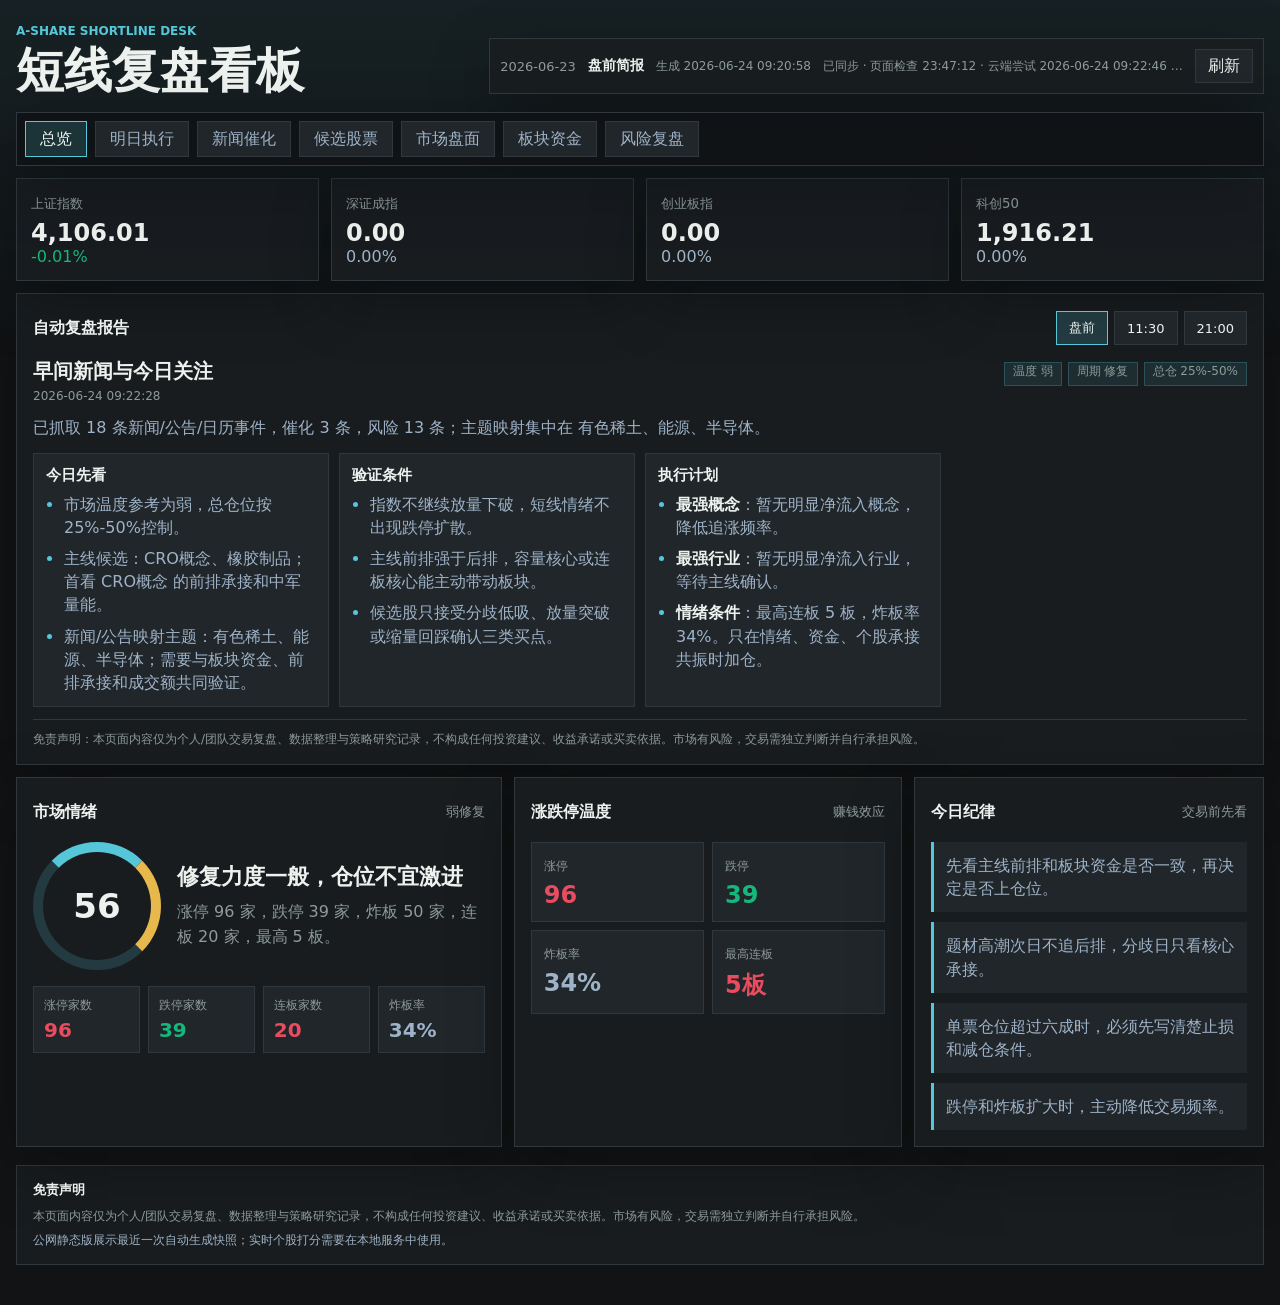
==== dashboard/index.html @ c875c21a "Publish live A-share dashboard with current news" ====
<!doctype html>
<html lang="zh-CN">
  <head>
    <meta charset="UTF-8" />
    <meta name="viewport" content="width=device-width, initial-scale=1.0" />
    <title>A股短线复盘看板</title>
    <link rel="stylesheet" href="./styles.css" />
  </head>
  <body>
    <main class="shell">
      <header class="topbar">
        <div>
          <p class="eyebrow">A-SHARE SHORTLINE DESK</p>
          <h1>短线复盘看板</h1>
        </div>
        <div class="session-card">
          <span id="tradeDate">--</span>
          <strong id="marketPhase">盘后复盘</strong>
          <small id="generatedAt">--</small>
          <small id="refreshStatus">定时复盘 --</small>
          <button id="refreshBtn" type="button" title="重新读取数据">刷新</button>
        </div>
      </header>

      <nav class="sheet-tabs" id="sheetTabs" aria-label="看板分区">
        <button class="active" data-sheet-target="overview" type="button">总览</button>
        <button data-sheet-target="execution" type="button">明日执行</button>
        <button data-sheet-target="news" type="button">新闻催化</button>
        <button data-sheet-target="candidates" type="button">候选股票</button>
        <button data-sheet-target="market" type="button">市场盘面</button>
        <button data-sheet-target="capital" type="button">板块资金</button>
        <button data-sheet-target="risk" type="button">风险复盘</button>
      </nav>

      <section class="ticker-strip" id="indexStrip" aria-label="主要指数" data-sheet="overview"></section>

      <section class="panel report-panel" data-sheet="overview">
        <div class="panel-title">
          <span>自动复盘报告</span>
          <div class="segmented" id="reportTabs" role="tablist" aria-label="报告阶段"></div>
        </div>
        <div id="reportContent" class="report-content"></div>
      </section>

      <section class="summary-grid" data-sheet="overview">
        <article class="panel hero-panel">
          <div class="panel-title">
            <span>市场情绪</span>
            <small id="emotionTag">--</small>
          </div>
          <div class="emotion-meter">
            <div class="meter-ring">
              <span id="emotionScore">--</span>
            </div>
            <div class="emotion-copy">
              <strong id="emotionTitle">等待数据</strong>
              <p id="emotionBrief">读取 daily.json 后自动生成复盘摘要。</p>
            </div>
          </div>
          <div class="heat-bars" id="heatBars"></div>
        </article>

        <article class="panel">
          <div class="panel-title">
            <span>涨跌停温度</span>
            <small>赚钱效应</small>
          </div>
          <div class="stat-grid" id="temperatureStats"></div>
        </article>

        <article class="panel">
          <div class="panel-title">
            <span>今日纪律</span>
            <small>交易前先看</small>
          </div>
          <ul class="discipline-list" id="disciplineList"></ul>
        </article>
      </section>

      <section class="panel execution-panel" data-sheet="execution">
        <div class="panel-title">
          <span>明日执行表</span>
          <small>条件触发，不做幻想单</small>
        </div>
        <div id="executionPlan" class="execution-plan"></div>
      </section>

      <section class="panel news-panel" data-sheet="news">
        <div class="panel-title">
          <span>新闻催化</span>
          <small>快讯/公告/财经日历</small>
        </div>
        <div id="newsBrief" class="news-brief"></div>
      </section>

      <section class="panel calculator-panel" data-sheet="candidates">
        <div class="panel-title">
          <span>个股打分计算器</span>
          <small id="scoreModeHint">本地服务实时计算</small>
        </div>
        <form id="scoreForm" class="score-form">
          <input id="scoreCode" name="code" type="text" inputmode="latin" autocomplete="off" placeholder="输入股票代码，如 300750" />
          <select id="scoreMode" name="mode" aria-label="交易模式">
            <option value="auto">自动识别</option>
            <option value="leader">龙头分歧</option>
            <option value="trend">容量趋势</option>
            <option value="20cm">20cm弹性</option>
          </select>
          <button type="submit">计算</button>
        </form>
        <div id="scoreResult" class="score-result">
          <div class="risk-item">输入代码后输出评分、买点、止损、仓位和风险提示。公网静态版暂不支持实时计算，请用本地服务打开。</div>
        </div>
      </section>

      <section class="panel" data-sheet="candidates">
        <div class="panel-title">
          <span>明日候选股票池</span>
          <small>A池/B池/C池</small>
        </div>
        <div id="candidatePools" class="candidate-pools"></div>
      </section>

      <section class="main-grid" data-sheet="market">
        <article class="panel wide">
          <div class="panel-title">
            <span>涨停票归因</span>
            <div class="segmented" role="tablist" aria-label="涨停筛选">
              <button class="active" data-limit-filter="all" type="button">全部</button>
              <button data-limit-filter="multi" type="button">连板</button>
              <button data-limit-filter="first" type="button">首板</button>
            </div>
          </div>
          <div class="table-wrap">
            <table>
              <thead>
                <tr>
                  <th>股票</th>
                  <th>板数</th>
                  <th>板块/概念</th>
                  <th>封单/成交</th>
                  <th>原因</th>
                </tr>
              </thead>
              <tbody id="limitUpTable"></tbody>
            </table>
          </div>
        </article>

        <aside class="panel">
          <div class="panel-title">
            <span>连板梯队</span>
            <small>高度与断板</small>
          </div>
          <div id="ladderList" class="ladder-list"></div>
        </aside>
      </section>

      <section class="flow-grid" data-sheet="capital">
        <article class="panel">
          <div class="panel-title">
            <span>行业资金</span>
            <small>主力净流入</small>
          </div>
          <div id="industryFlow" class="flow-list"></div>
        </article>
        <article class="panel">
          <div class="panel-title">
            <span>概念资金</span>
            <small>主题热度</small>
          </div>
          <div id="conceptFlow" class="flow-list"></div>
        </article>
        <article class="panel">
          <div class="panel-title">
            <span>风险雷达</span>
            <small>先避坑</small>
          </div>
          <div id="riskRadar" class="risk-list"></div>
        </article>
      </section>

      <section class="flow-grid" data-sheet="capital">
        <article class="panel">
          <div class="panel-title">
            <span>强于大盘</span>
            <small>逆势/超额上涨</small>
          </div>
          <div id="againstUp" class="flow-list"></div>
        </article>
        <article class="panel">
          <div class="panel-title">
            <span>弱于大盘</span>
            <small>逆势/超额下跌</small>
          </div>
          <div id="againstDown" class="flow-list"></div>
        </article>
        <article class="panel">
          <div class="panel-title">
            <span>大盘基准</span>
            <small>板块比较用</small>
          </div>
          <div id="marketBenchmark" class="watch-plan"></div>
        </article>
      </section>

      <section class="main-grid" data-sheet="capital">
        <article class="panel wide">
          <div class="panel-title">
            <span>后续关注</span>
            <small>抗跌/共振/资金强流入</small>
          </div>
          <div id="focusBoards" class="focus-grid"></div>
        </article>
        <aside class="panel">
          <div class="panel-title">
            <span>关注逻辑</span>
            <small>明日候选主线</small>
          </div>
          <div id="focusSummary" class="watch-plan"></div>
        </aside>
      </section>

      <section class="panel" data-sheet="capital">
        <div class="panel-title">
          <span>走势分析图</span>
          <small>历史走势/强弱结构</small>
        </div>
        <div id="trendCharts" class="trend-grid"></div>
      </section>

      <section class="main-grid" data-sheet="risk">
        <article class="panel wide">
          <div class="panel-title">
            <span>跌停与负反馈</span>
            <small>亏钱效应来源</small>
          </div>
          <div class="table-wrap compact">
            <table>
              <thead>
                <tr>
                  <th>股票</th>
                  <th>跌幅</th>
                  <th>板块/概念</th>
                  <th>原因</th>
                </tr>
              </thead>
              <tbody id="limitDownTable"></tbody>
            </table>
          </div>
        </article>
        <aside class="panel">
          <div class="panel-title">
            <span>明日观察</span>
            <small>只做强条件</small>
          </div>
          <div id="watchPlan" class="watch-plan"></div>
        </aside>
      </section>

      <footer class="site-footer">
        <strong>免责声明</strong>
        <p>本页面内容仅为个人/团队交易复盘、数据整理与策略研究记录，不构成任何投资建议、收益承诺或买卖依据。市场有风险，交易需独立判断并自行承担风险。</p>
        <p id="runtimeNotice">公网静态版展示的是最近一次自动生成快照；本地服务版可使用实时刷新和个股打分。</p>
      </footer>
    </main>
    <script src="./app.js"></script>
  </body>
</html>
---- dashboard/styles.css ----
:root {
  color-scheme: dark;
  --bg: #111315;
  --surface: #191d20;
  --surface-2: #20262a;
  --line: #30383d;
  --text: #edf2ef;
  --muted: #8e9b99;
  --red: #e94b5f;
  --green: #15b77a;
  --amber: #e7b84c;
  --cyan: #55c7d8;
  --steel: #9fb3c8;
  --shadow: 0 20px 60px rgba(0, 0, 0, 0.28);
}

* {
  box-sizing: border-box;
}

body {
  margin: 0;
  min-width: 320px;
  background:
    linear-gradient(180deg, rgba(85, 199, 216, 0.08), transparent 360px),
    var(--bg);
  color: var(--text);
  font-family:
    Inter, ui-sans-serif, system-ui, -apple-system, BlinkMacSystemFont, "Segoe UI",
    "Microsoft YaHei", sans-serif;
}

button,
input,
select {
  font: inherit;
}

.shell {
  width: min(1600px, calc(100% - 32px));
  margin: 0 auto;
  padding: 24px 0 40px;
}

.topbar {
  display: flex;
  align-items: flex-end;
  justify-content: space-between;
  gap: 20px;
  margin-bottom: 18px;
}

.eyebrow {
  margin: 0 0 8px;
  color: var(--cyan);
  font-size: 12px;
  letter-spacing: 0;
  font-weight: 800;
}

h1 {
  margin: 0;
  font-size: clamp(28px, 4vw, 48px);
  line-height: 1;
  letter-spacing: 0;
}

.session-card {
  display: flex;
  align-items: center;
  gap: 12px;
  padding: 10px;
  border: 1px solid var(--line);
  background: rgba(25, 29, 32, 0.88);
  box-shadow: var(--shadow);
}

.session-card span {
  color: var(--muted);
  font-size: 13px;
}

.session-card small {
  color: var(--muted);
  font-size: 12px;
}

.session-card #refreshStatus {
  max-width: 360px;
  white-space: nowrap;
  overflow: hidden;
  text-overflow: ellipsis;
}

.session-card strong {
  color: var(--text);
  font-size: 14px;
}

.session-card button,
.segmented button {
  border: 1px solid var(--line);
  color: var(--text);
  background: var(--surface-2);
  min-height: 34px;
  padding: 0 12px;
  cursor: pointer;
}

.session-card button:hover,
.segmented button:hover {
  border-color: var(--cyan);
}

[data-sheet][hidden] {
  display: none !important;
}

.sheet-tabs {
  position: sticky;
  top: 0;
  z-index: 20;
  display: flex;
  gap: 8px;
  margin-bottom: 12px;
  padding: 8px;
  overflow-x: auto;
  border: 1px solid var(--line);
  background: rgba(17, 19, 21, 0.92);
  box-shadow: var(--shadow);
  backdrop-filter: blur(10px);
}

.sheet-tabs button {
  flex: 0 0 auto;
  min-height: 36px;
  padding: 0 14px;
  border: 1px solid var(--line);
  color: var(--steel);
  background: var(--surface-2);
  cursor: pointer;
  white-space: nowrap;
}

.sheet-tabs button:hover {
  border-color: var(--cyan);
  color: var(--text);
}

.sheet-tabs .active {
  color: var(--text);
  background: rgba(85, 199, 216, 0.18);
  border-color: var(--cyan);
}

.ticker-strip,
.summary-grid,
.main-grid,
.flow-grid {
  display: grid;
  gap: 12px;
}

.ticker-strip {
  grid-template-columns: repeat(4, minmax(0, 1fr));
  margin-bottom: 12px;
}

.ticker-card,
.panel {
  border: 1px solid var(--line);
  background: rgba(25, 29, 32, 0.94);
  box-shadow: var(--shadow);
}

.ticker-card {
  padding: 14px;
  min-height: 92px;
}

.ticker-card small,
.panel-title small {
  color: var(--muted);
}

.ticker-card strong {
  display: block;
  margin-top: 6px;
  font-size: 24px;
}

.up {
  color: var(--red);
}

.down {
  color: var(--green);
}

.flat {
  color: var(--steel);
}

.summary-grid {
  grid-template-columns: 1.25fr 1fr 0.9fr;
  margin-bottom: 12px;
}

.report-panel {
  margin-bottom: 12px;
}

.calculator-panel {
  margin-bottom: 12px;
}

.execution-panel {
  margin-bottom: 12px;
}

.news-panel {
  margin-bottom: 12px;
}

.news-brief {
  display: grid;
  gap: 12px;
}

.news-summary {
  display: flex;
  align-items: flex-start;
  justify-content: space-between;
  gap: 16px;
}

.news-summary strong {
  display: block;
  font-size: 20px;
  line-height: 1.35;
}

.news-summary span {
  display: block;
  margin-top: 4px;
  color: var(--muted);
  font-size: 12px;
}

.news-grid {
  display: grid;
  grid-template-columns: repeat(3, minmax(0, 1fr));
  gap: 10px;
}

.news-item {
  display: grid;
  gap: 9px;
  padding: 12px;
  background: var(--surface-2);
  border: 1px solid var(--line);
}

.news-head {
  display: flex;
  align-items: flex-start;
  justify-content: space-between;
  gap: 12px;
}

.news-head strong {
  font-size: 15px;
  line-height: 1.35;
}

.news-head span {
  white-space: nowrap;
  font-size: 12px;
}

.news-item p {
  margin: 0;
  color: var(--steel);
  line-height: 1.45;
  font-size: 13px;
}

.news-meta {
  display: flex;
  flex-wrap: wrap;
  gap: 6px;
  color: var(--muted);
  font-size: 12px;
}

.news-meta span,
.news-meta a {
  padding: 5px 7px;
  color: var(--steel);
  text-decoration: none;
  background: #121517;
  border: 1px solid var(--line);
}

.news-meta a:hover {
  color: var(--cyan);
  border-color: var(--cyan);
}

.execution-plan {
  display: grid;
  gap: 12px;
}

.execution-summary {
  display: flex;
  align-items: flex-start;
  justify-content: space-between;
  gap: 16px;
}

.execution-summary strong {
  display: block;
  font-size: 20px;
}

.execution-summary span {
  display: block;
  margin-top: 4px;
  color: var(--muted);
  font-size: 12px;
}

.execution-grid {
  display: grid;
  grid-template-columns: repeat(2, minmax(0, 1fr));
  gap: 10px;
}

.execution-rules,
.execution-item {
  padding: 12px;
  background: var(--surface-2);
  border: 1px solid var(--line);
}

.execution-rules strong {
  display: block;
  margin-bottom: 8px;
  font-size: 15px;
}

.execution-rules ul,
.execution-item ul {
  display: grid;
  gap: 7px;
  margin: 0;
  padding-left: 18px;
  color: var(--steel);
  line-height: 1.45;
}

.execution-rules li::marker,
.execution-item li::marker {
  color: var(--cyan);
}

.execution-rules b {
  color: var(--text);
}

.execution-items {
  display: grid;
  grid-template-columns: repeat(4, minmax(0, 1fr));
  gap: 10px;
}

.execution-item {
  display: grid;
  gap: 9px;
}

.execution-item-head {
  display: flex;
  justify-content: space-between;
  gap: 12px;
}

.execution-item-head strong {
  display: block;
  font-size: 16px;
}

.execution-item-head span {
  display: block;
  margin-top: 4px;
  color: var(--muted);
  font-size: 12px;
}

.execution-item-head b {
  color: var(--amber);
  white-space: nowrap;
}

.execution-meta {
  display: flex;
  flex-wrap: wrap;
  gap: 6px;
  color: var(--steel);
  font-size: 12px;
}

.execution-meta span {
  padding: 5px 7px;
  background: #121517;
  border: 1px solid var(--line);
}

.execution-item p {
  margin: 0;
  color: var(--muted);
  line-height: 1.45;
  font-size: 13px;
}

.execution-item p b {
  color: var(--text);
}

.execution-veto {
  display: grid;
  gap: 6px;
}

.execution-veto span {
  padding: 8px;
  color: var(--green);
  background: rgba(21, 183, 122, 0.08);
  border-left: 3px solid var(--green);
  font-size: 12px;
}

.score-form {
  display: grid;
  grid-template-columns: minmax(180px, 1fr) 150px 90px;
  gap: 10px;
  margin-bottom: 12px;
}

.score-form input,
.score-form select,
.score-form button {
  min-height: 38px;
  border: 1px solid var(--line);
  color: var(--text);
  background: var(--surface-2);
  padding: 0 12px;
}

.score-form button {
  cursor: pointer;
}

.score-form button:hover {
  border-color: var(--cyan);
}

.score-form button:disabled {
  cursor: wait;
  color: var(--muted);
}

.score-form input:disabled,
.score-form select:disabled,
.score-form button:disabled {
  opacity: 0.62;
}

.score-result {
  min-height: 50px;
}

.score-card {
  display: grid;
  gap: 12px;
}

.score-head {
  display: flex;
  align-items: flex-start;
  justify-content: space-between;
  gap: 16px;
}

.score-head strong {
  display: block;
  font-size: 22px;
}

.score-head span {
  display: block;
  margin-top: 4px;
  color: var(--muted);
  font-size: 12px;
}

.score-head b {
  display: grid;
  place-items: center;
  min-width: 58px;
  height: 46px;
  color: var(--amber);
  background: rgba(231, 184, 76, 0.12);
  border: 1px solid rgba(231, 184, 76, 0.3);
  font-size: 26px;
}

.score-meta {
  display: flex;
  flex-wrap: wrap;
  gap: 8px;
  color: var(--steel);
  font-size: 12px;
}

.score-meta span {
  padding: 6px 8px;
  background: var(--surface-2);
  border: 1px solid var(--line);
}

.score-grid {
  display: grid;
  grid-template-columns: repeat(6, minmax(0, 1fr));
  gap: 8px;
}

.score-metric {
  padding: 10px;
  background: var(--surface-2);
  border: 1px solid var(--line);
}

.score-metric span {
  display: block;
  color: var(--muted);
  font-size: 12px;
}

.score-metric strong {
  display: block;
  margin-top: 4px;
  font-size: 20px;
}

.score-plan {
  display: grid;
  gap: 8px;
}

.score-plan p {
  margin: 0;
  padding: 10px;
  color: var(--steel);
  background: var(--surface-2);
  border-left: 3px solid var(--cyan);
  line-height: 1.45;
}

.score-plan b {
  color: var(--text);
}

.score-veto {
  display: grid;
  gap: 8px;
}

.score-veto span {
  padding: 10px;
  color: var(--green);
  background: rgba(21, 183, 122, 0.08);
  border-left: 3px solid var(--green);
}

.candidate-pools {
  display: grid;
  grid-template-columns: repeat(3, minmax(0, 1fr));
  gap: 10px;
}

.candidate-pool {
  display: grid;
  gap: 10px;
  min-width: 0;
}

.candidate-pool-head {
  display: flex;
  align-items: flex-start;
  justify-content: space-between;
  gap: 12px;
  padding: 12px;
  background: var(--surface-2);
  border: 1px solid var(--line);
}

.candidate-pool-head strong {
  display: block;
  font-size: 16px;
}

.candidate-pool-head span {
  display: block;
  margin-top: 4px;
  color: var(--muted);
  font-size: 12px;
  line-height: 1.35;
}

.candidate-pool-head b {
  display: grid;
  place-items: center;
  min-width: 36px;
  height: 30px;
  color: var(--cyan);
  background: rgba(85, 199, 216, 0.1);
  border: 1px solid rgba(85, 199, 216, 0.24);
}

.candidate-list {
  display: grid;
  gap: 10px;
}

.candidate-item {
  display: grid;
  gap: 9px;
  padding: 12px;
  background: var(--surface-2);
  border: 1px solid var(--line);
}

.candidate-main {
  display: flex;
  justify-content: space-between;
  gap: 12px;
}

.candidate-main strong {
  display: block;
  font-size: 16px;
}

.candidate-main span {
  display: block;
  margin-top: 4px;
  color: var(--muted);
  font-size: 12px;
}

.candidate-main b {
  color: var(--amber);
  font-size: 20px;
}

.candidate-meta {
  display: flex;
  flex-wrap: wrap;
  gap: 6px;
  color: var(--steel);
  font-size: 12px;
}

.candidate-meta span {
  padding: 5px 7px;
  background: #121517;
  border: 1px solid var(--line);
}

.candidate-tech {
  display: flex;
  flex-wrap: wrap;
  gap: 6px;
  color: var(--cyan);
  font-size: 12px;
}

.candidate-tech span,
.candidate-tech.muted {
  padding: 5px 7px;
  background: rgba(85, 199, 216, 0.08);
  border: 1px solid rgba(85, 199, 216, 0.2);
}

.candidate-tech.muted {
  color: var(--muted);
}

.candidate-item p {
  margin: 0;
  color: var(--muted);
  line-height: 1.45;
  font-size: 13px;
}

.candidate-item p b {
  color: var(--text);
}

.report-content {
  display: grid;
  gap: 12px;
}

.report-head {
  display: flex;
  align-items: flex-start;
  justify-content: space-between;
  gap: 16px;
}

.report-head strong {
  display: block;
  font-size: 20px;
}

.report-head span {
  display: block;
  margin-top: 4px;
  color: var(--muted);
  font-size: 12px;
}

.report-badges {
  display: flex;
  flex-wrap: wrap;
  justify-content: flex-end;
  gap: 6px;
}

.report-summary {
  margin: 0;
  color: var(--steel);
  line-height: 1.6;
}

.report-grid {
  display: grid;
  grid-template-columns: repeat(4, minmax(0, 1fr));
  gap: 10px;
}

.report-card {
  padding: 12px;
  background: var(--surface-2);
  border: 1px solid var(--line);
}

.report-card strong {
  display: block;
  margin-bottom: 8px;
  font-size: 15px;
}

.report-card ul {
  display: grid;
  gap: 8px;
  margin: 0;
  padding-left: 18px;
  color: var(--steel);
  line-height: 1.45;
}

.report-card li::marker {
  color: var(--cyan);
}

.report-card b {
  color: var(--text);
}

.disclaimer {
  margin: 0;
  padding-top: 10px;
  border-top: 1px solid var(--line);
  color: var(--muted);
  font-size: 12px;
  line-height: 1.5;
}

.site-footer {
  margin-top: 18px;
  padding: 14px 16px;
  border: 1px solid var(--line);
  background: rgba(25, 29, 32, 0.9);
  color: var(--muted);
  line-height: 1.55;
  font-size: 12px;
}

.site-footer strong {
  display: block;
  margin-bottom: 6px;
  color: var(--text);
  font-size: 13px;
}

.site-footer p {
  margin: 0;
}

.site-footer p + p {
  margin-top: 6px;
  color: var(--steel);
}

.main-grid {
  grid-template-columns: minmax(0, 1fr) 360px;
  margin-bottom: 12px;
}

.flow-grid {
  grid-template-columns: repeat(3, minmax(0, 1fr));
  margin-bottom: 12px;
}

.panel {
  padding: 16px;
  min-width: 0;
}

.panel-title {
  display: flex;
  align-items: center;
  justify-content: space-between;
  gap: 12px;
  min-height: 36px;
  margin-bottom: 12px;
}

.panel-title span {
  font-weight: 850;
  font-size: 16px;
}

.segmented {
  display: flex;
  gap: 6px;
}

.segmented button {
  min-width: 52px;
  font-size: 13px;
}

.segmented .active {
  background: rgba(85, 199, 216, 0.18);
  border-color: var(--cyan);
}

.emotion-meter {
  display: grid;
  grid-template-columns: 128px 1fr;
  gap: 16px;
  align-items: center;
}

.meter-ring {
  display: grid;
  place-items: center;
  width: 128px;
  aspect-ratio: 1;
  border: 10px solid rgba(85, 199, 216, 0.18);
  border-top-color: var(--cyan);
  border-right-color: var(--amber);
  border-radius: 50%;
}

.meter-ring span {
  font-size: 34px;
  font-weight: 900;
}

.emotion-copy strong {
  display: block;
  margin-bottom: 8px;
  font-size: 22px;
}

.emotion-copy p {
  margin: 0;
  color: var(--muted);
  line-height: 1.55;
}

.heat-bars {
  display: grid;
  grid-template-columns: repeat(4, 1fr);
  gap: 8px;
  margin-top: 16px;
}

.heat-item {
  padding: 10px;
  background: var(--surface-2);
  border: 1px solid var(--line);
}

.heat-item span {
  display: block;
  color: var(--muted);
  font-size: 12px;
}

.heat-item strong {
  display: block;
  margin-top: 4px;
  font-size: 20px;
}

.stat-grid {
  display: grid;
  grid-template-columns: repeat(2, minmax(0, 1fr));
  gap: 8px;
}

.stat {
  padding: 12px;
  background: var(--surface-2);
  border: 1px solid var(--line);
  min-height: 78px;
}

.stat span {
  color: var(--muted);
  font-size: 12px;
}

.stat strong {
  display: block;
  margin-top: 6px;
  font-size: 24px;
}

.discipline-list {
  display: grid;
  gap: 10px;
  margin: 0;
  padding: 0;
  list-style: none;
}

.discipline-list li,
.risk-item,
.watch-card {
  padding: 12px;
  background: var(--surface-2);
  border-left: 3px solid var(--cyan);
  color: var(--steel);
  line-height: 1.45;
}

.table-wrap {
  overflow: auto;
}

table {
  width: 100%;
  border-collapse: collapse;
  min-width: 760px;
}

th,
td {
  padding: 12px 10px;
  border-bottom: 1px solid var(--line);
  text-align: left;
  vertical-align: top;
}

th {
  color: var(--muted);
  font-size: 12px;
  font-weight: 750;
}

td {
  color: var(--text);
  font-size: 14px;
}

.stock-name {
  display: block;
  font-weight: 820;
}

.stock-code {
  color: var(--muted);
  font-size: 12px;
}

.tag-row {
  display: flex;
  flex-wrap: wrap;
  gap: 6px;
}

.tag {
  display: inline-flex;
  align-items: center;
  min-height: 24px;
  padding: 0 8px;
  color: var(--cyan);
  background: rgba(85, 199, 216, 0.1);
  border: 1px solid rgba(85, 199, 216, 0.24);
  font-size: 12px;
}

.ladder-list,
.flow-list,
.risk-list,
.watch-plan,
.focus-grid {
  display: grid;
  gap: 10px;
}

.focus-grid {
  grid-template-columns: repeat(2, minmax(0, 1fr));
}

.focus-card {
  display: grid;
  gap: 10px;
  padding: 12px;
  background: var(--surface-2);
  border: 1px solid var(--line);
}

.focus-head {
  display: flex;
  align-items: flex-start;
  justify-content: space-between;
  gap: 12px;
}

.focus-head strong {
  display: block;
  font-size: 17px;
}

.focus-head span {
  display: block;
  margin-top: 4px;
  color: var(--muted);
  font-size: 12px;
}

.focus-head b {
  display: grid;
  place-items: center;
  min-width: 42px;
  height: 34px;
  color: var(--amber);
  background: rgba(231, 184, 76, 0.12);
  border: 1px solid rgba(231, 184, 76, 0.3);
}

.focus-metrics {
  display: flex;
  flex-wrap: wrap;
  gap: 8px;
  color: var(--steel);
  font-size: 12px;
}

.focus-card p {
  margin: 0;
  color: var(--muted);
  line-height: 1.45;
}

.trend-grid {
  display: grid;
  grid-template-columns: repeat(4, minmax(0, 1fr));
  gap: 10px;
}

.trend-card {
  display: grid;
  gap: 10px;
  padding: 12px;
  background: var(--surface-2);
  border: 1px solid var(--line);
}

.trend-head {
  display: flex;
  justify-content: space-between;
  gap: 12px;
}

.trend-head strong {
  display: block;
  font-size: 16px;
}

.trend-head span {
  display: block;
  margin-top: 4px;
  color: var(--muted);
  font-size: 12px;
}

.trend-head b {
  white-space: nowrap;
  font-size: 16px;
}

.sparkline {
  width: 100%;
  aspect-ratio: 8 / 3;
  display: block;
}

.spark-grid {
  fill: none;
  stroke: rgba(159, 179, 200, 0.18);
  stroke-width: 1;
}

.spark-area {
  opacity: 0.13;
}

.spark-area.spark-up {
  fill: var(--red);
}

.spark-area.spark-down {
  fill: var(--green);
}

.spark-line {
  fill: none;
  stroke-width: 3;
  stroke-linecap: round;
  stroke-linejoin: round;
}

.spark-line.spark-up,
.spark-dot.spark-up {
  stroke: var(--red);
  fill: var(--red);
}

.spark-line.spark-down,
.spark-dot.spark-down {
  stroke: var(--green);
  fill: var(--green);
}

.trend-stats {
  display: grid;
  grid-template-columns: repeat(2, minmax(0, 1fr));
  gap: 6px;
  color: var(--steel);
  font-size: 12px;
}

.snapshot-bars {
  display: grid;
  gap: 8px;
  min-height: 120px;
  align-content: center;
}

.snapshot-row {
  display: grid;
  grid-template-columns: 42px minmax(0, 1fr) 54px;
  gap: 8px;
  align-items: center;
  color: var(--muted);
  font-size: 12px;
}

.snapshot-track {
  height: 8px;
  overflow: hidden;
  background: #121517;
  border: 1px solid var(--line);
}

.snapshot-track b {
  display: block;
  width: var(--w);
  height: 100%;
}

.snapshot-track b.up {
  background: var(--red);
}

.snapshot-track b.down {
  background: var(--green);
}

.snapshot-row em {
  font-style: normal;
  text-align: right;
}

.ladder-item,
.flow-item {
  display: grid;
  gap: 8px;
  padding: 12px;
  background: var(--surface-2);
  border: 1px solid var(--line);
}

.ladder-head,
.flow-head {
  display: flex;
  justify-content: space-between;
  gap: 10px;
}

.ladder-head strong,
.flow-head strong {
  font-size: 15px;
}

.flow-track {
  height: 8px;
  overflow: hidden;
  background: #121517;
  border: 1px solid var(--line);
}

.flow-fill {
  display: block;
  height: 100%;
  width: var(--w);
  background: var(--red);
}

.flow-fill.out {
  background: var(--green);
}

.muted {
  color: var(--muted);
}

.compact table {
  min-width: 620px;
}

@media (max-width: 1100px) {
  .ticker-strip,
  .summary-grid,
  .main-grid,
  .flow-grid,
  .focus-grid,
  .candidate-pools,
  .execution-items,
  .news-grid,
  .report-grid,
  .score-grid,
  .trend-grid {
    grid-template-columns: 1fr 1fr;
  }

  .hero-panel,
  .wide {
    grid-column: 1 / -1;
  }
}

@media (max-width: 720px) {
  .shell {
    width: min(100% - 20px, 1600px);
    padding-top: 14px;
  }

  .topbar,
  .session-card,
  .emotion-meter {
    align-items: stretch;
    flex-direction: column;
  }

  .ticker-strip,
  .summary-grid,
  .main-grid,
  .flow-grid,
  .heat-bars,
  .focus-grid,
  .candidate-pools,
  .execution-grid,
  .execution-items,
  .news-grid,
  .report-grid,
  .score-grid,
  .trend-grid {
    grid-template-columns: 1fr;
  }

  .score-form {
    grid-template-columns: 1fr;
  }

  .execution-summary {
    flex-direction: column;
  }

  .news-summary {
    flex-direction: column;
  }

  .report-head {
    flex-direction: column;
  }

  .report-badges {
    justify-content: flex-start;
  }

  .emotion-meter {
    display: flex;
  }

  .meter-ring {
    width: 112px;
  }

  .panel {
    padding: 12px;
  }
}
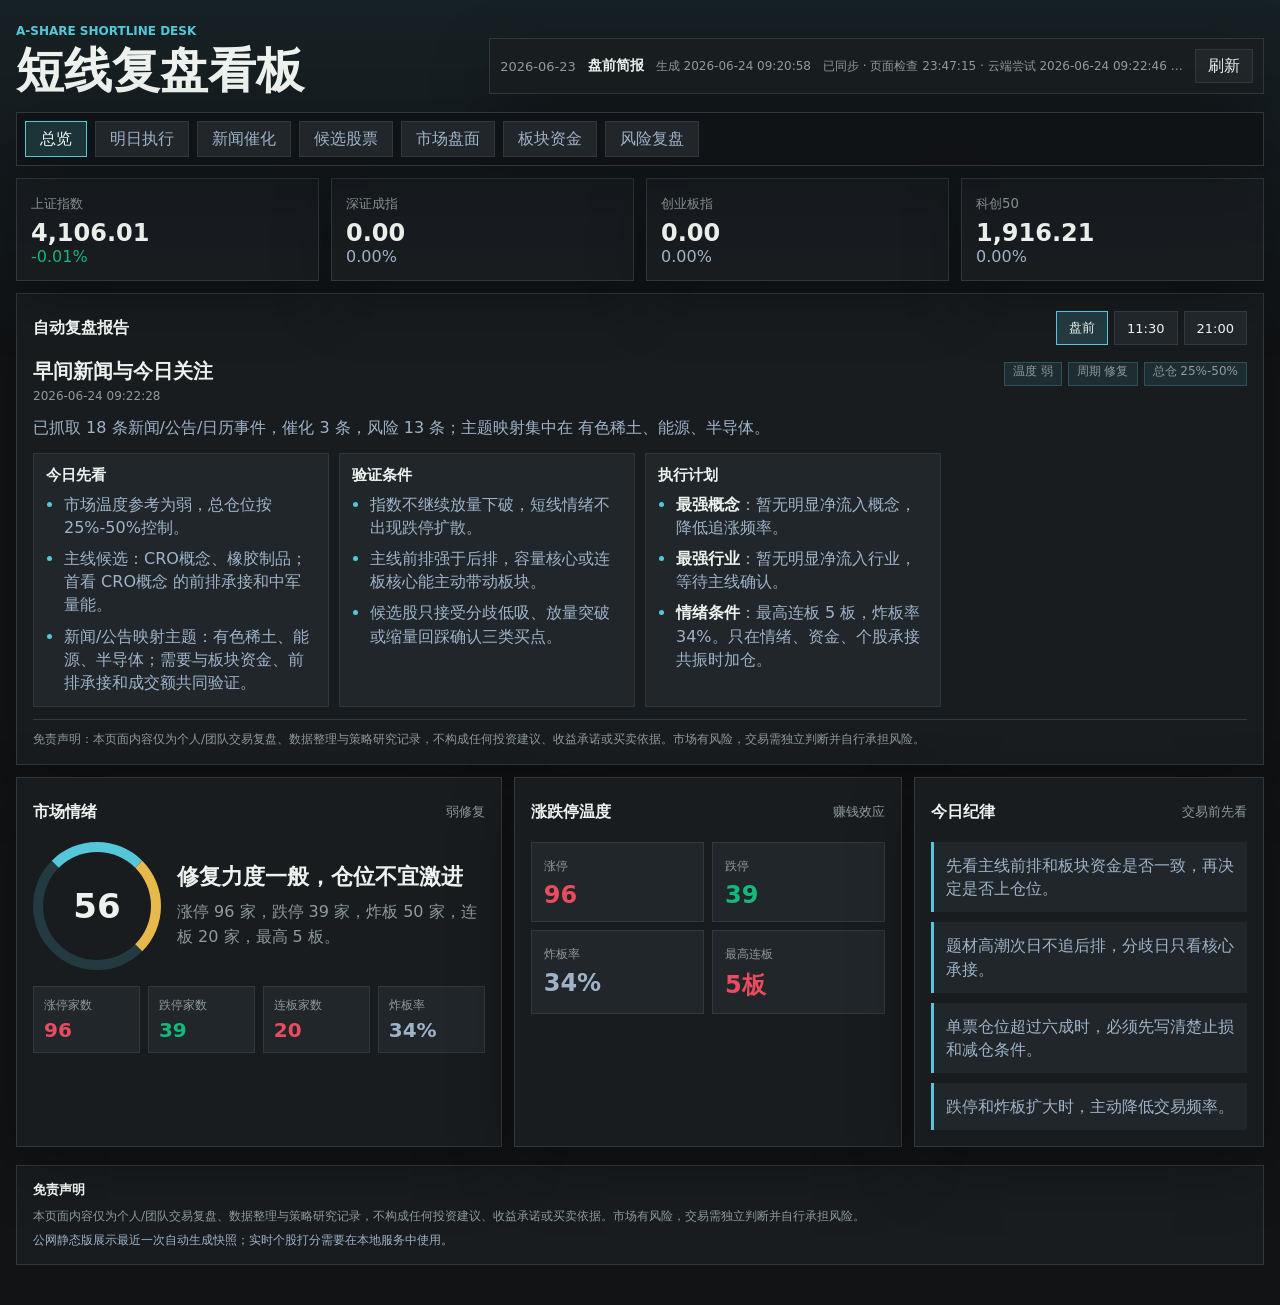
==== commit ff7c1226: "Fix dashboard sheet switching cache" ====
--- a/dashboard/index.html
+++ b/dashboard/index.html
@@ -4,7 +4,7 @@
     <meta charset="UTF-8" />
     <meta name="viewport" content="width=device-width, initial-scale=1.0" />
     <title>A股短线复盘看板</title>
-    <link rel="stylesheet" href="./styles.css" />
+    <link rel="stylesheet" href="./styles.css?v=20260624-sheet-fix-1" />
   </head>
   <body>
     <main class="shell">
@@ -264,6 +264,27 @@
         <p id="runtimeNotice">公网静态版展示的是最近一次自动生成快照；本地服务版可使用实时刷新和个股打分。</p>
       </footer>
     </main>
-    <script src="./app.js"></script>
+    <script>
+      (() => {
+        const tabs = document.getElementById("sheetTabs");
+        if (!tabs) return;
+
+        const activateSheet = (sheet) => {
+          document.querySelectorAll("[data-sheet-target]").forEach((button) => {
+            button.classList.toggle("active", button.dataset.sheetTarget === sheet);
+          });
+          document.querySelectorAll("[data-sheet]").forEach((section) => {
+            section.hidden = section.dataset.sheet !== sheet;
+          });
+        };
+
+        tabs.addEventListener("click", (event) => {
+          const button = event.target.closest("[data-sheet-target]");
+          if (button) activateSheet(button.dataset.sheetTarget);
+        });
+        activateSheet("overview");
+      })();
+    </script>
+    <script src="./app.js?v=20260624-sheet-fix-1"></script>
   </body>
 </html>
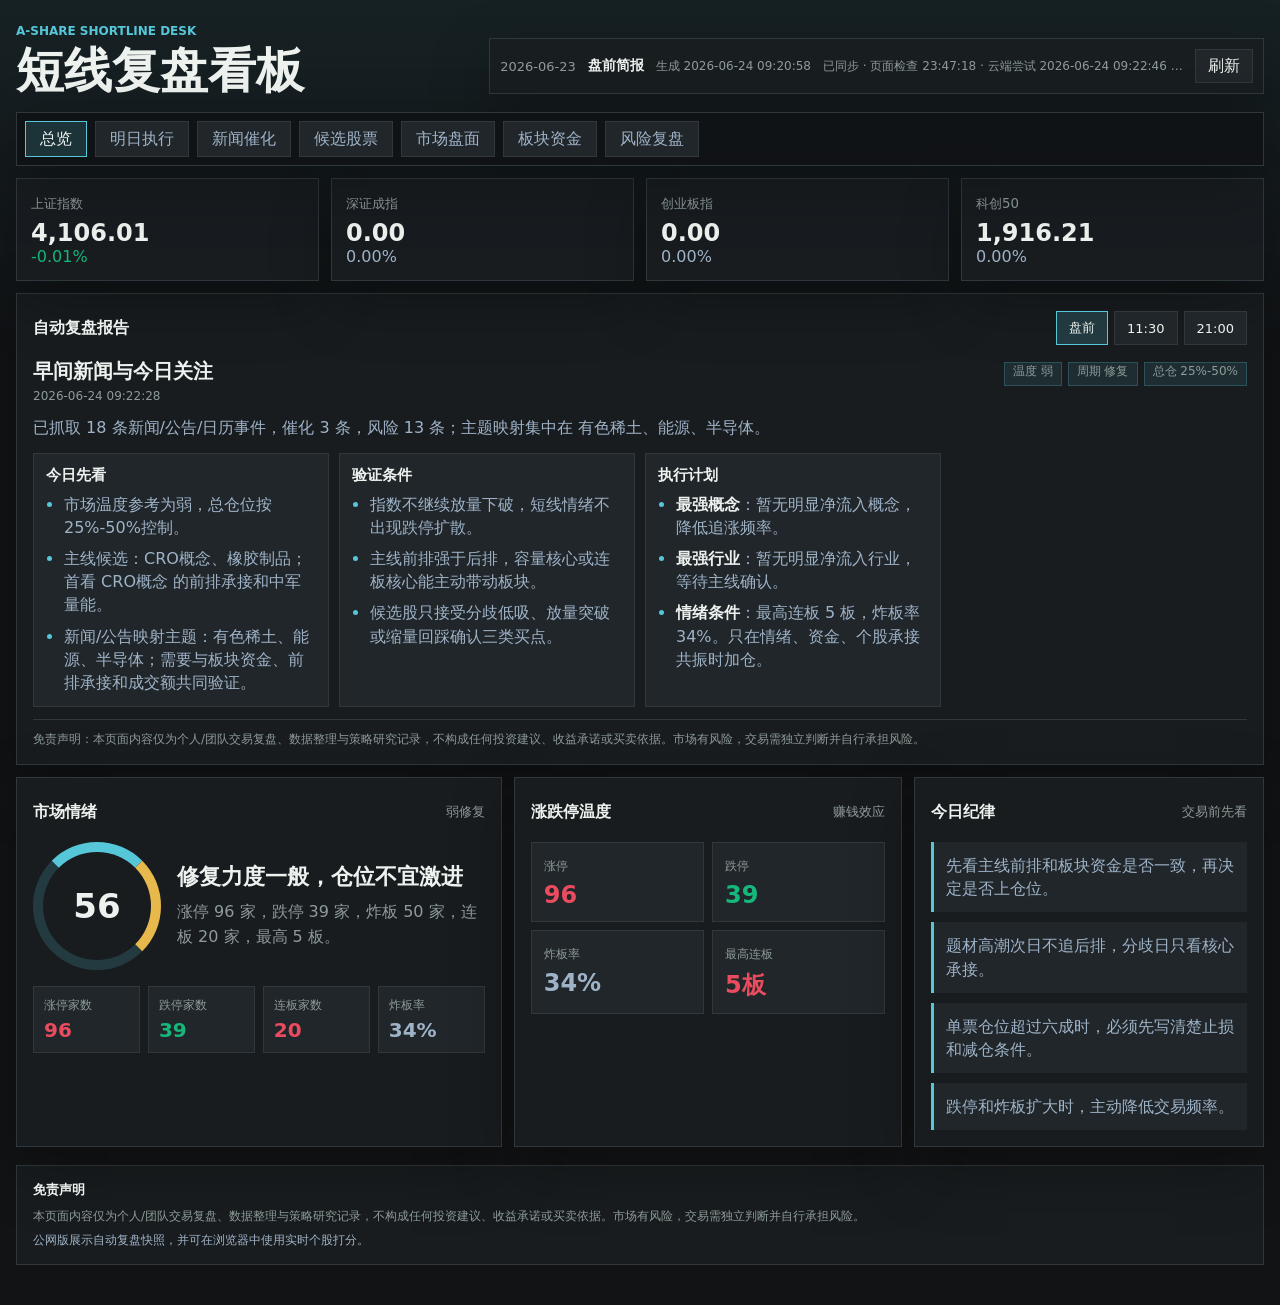
==== commit ee14e320: "Enable public stock score calculator" ====
--- a/dashboard/index.html
+++ b/dashboard/index.html
@@ -4,7 +4,7 @@
     <meta charset="UTF-8" />
     <meta name="viewport" content="width=device-width, initial-scale=1.0" />
     <title>A股短线复盘看板</title>
-    <link rel="stylesheet" href="./styles.css?v=20260624-sheet-fix-1" />
+    <link rel="stylesheet" href="./styles.css?v=20260624-public-score-1" />
   </head>
   <body>
     <main class="shell">
@@ -99,7 +99,7 @@
           <small id="scoreModeHint">本地服务实时计算</small>
         </div>
         <form id="scoreForm" class="score-form">
-          <input id="scoreCode" name="code" type="text" inputmode="latin" autocomplete="off" placeholder="输入股票代码，如 300750" />
+          <input id="scoreCode" name="code" type="text" autocomplete="off" placeholder="输入代码或名称，如 300750 / 宁德时代" />
           <select id="scoreMode" name="mode" aria-label="交易模式">
             <option value="auto">自动识别</option>
             <option value="leader">龙头分歧</option>
@@ -109,7 +109,7 @@
           <button type="submit">计算</button>
         </form>
         <div id="scoreResult" class="score-result">
-          <div class="risk-item">输入代码后输出评分、买点、止损、仓位和风险提示。公网静态版暂不支持实时计算，请用本地服务打开。</div>
+          <div class="risk-item">输入股票代码或名称，输出实时评分、买点、止损、仓位和风险提示。</div>
         </div>
       </section>
 
@@ -285,6 +285,7 @@
         activateSheet("overview");
       })();
     </script>
-    <script src="./app.js?v=20260624-sheet-fix-1"></script>
+    <script src="./public-calculator.js?v=20260624-public-score-1"></script>
+    <script src="./app.js?v=20260624-public-score-1"></script>
   </body>
 </html>
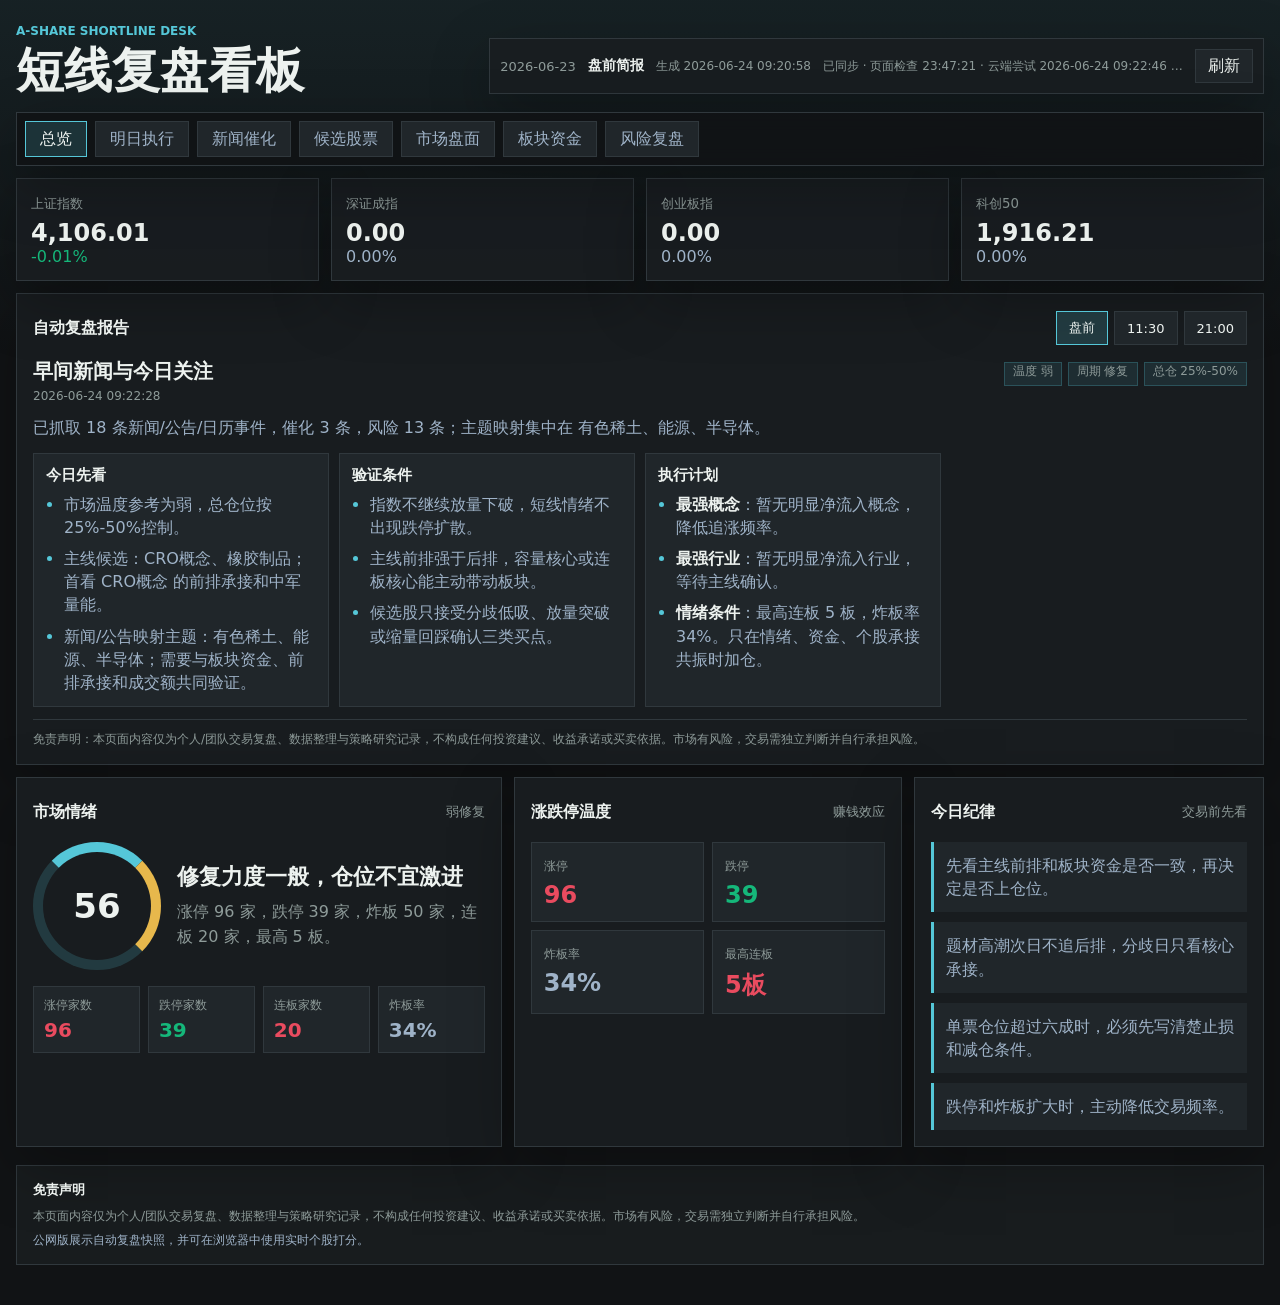
==== commit 1b66be21: "Scan full main-board and ChiNext universe" ====
--- a/dashboard/index.html
+++ b/dashboard/index.html
@@ -116,7 +116,7 @@
       <section class="panel" data-sheet="candidates">
         <div class="panel-title">
           <span>明日候选股票池</span>
-          <small>A池/B池/C池</small>
+          <small>主板+创业板全市场 &gt;60</small>
         </div>
         <div id="candidatePools" class="candidate-pools"></div>
       </section>
--- a/dashboard/styles.css
+++ b/dashboard/styles.css
@@ -586,7 +586,26 @@
 
 .candidate-pools {
   display: grid;
-  grid-template-columns: repeat(3, minmax(0, 1fr));
+  gap: 10px;
+}
+
+.candidate-coverage {
+  display: flex;
+  flex-wrap: wrap;
+  gap: 8px;
+}
+
+.candidate-coverage span {
+  padding: 6px 8px;
+  color: var(--steel);
+  background: var(--surface-2);
+  border: 1px solid var(--line);
+  font-size: 12px;
+}
+
+.candidate-pool-grid {
+  display: grid;
+  grid-template-columns: repeat(2, minmax(0, 1fr));
   gap: 10px;
 }
 
@@ -1265,7 +1284,7 @@
   .main-grid,
   .flow-grid,
   .focus-grid,
-  .candidate-pools,
+  .candidate-pool-grid,
   .execution-items,
   .news-grid,
   .report-grid,
@@ -1299,7 +1318,7 @@
   .flow-grid,
   .heat-bars,
   .focus-grid,
-  .candidate-pools,
+  .candidate-pool-grid,
   .execution-grid,
   .execution-items,
   .news-grid,
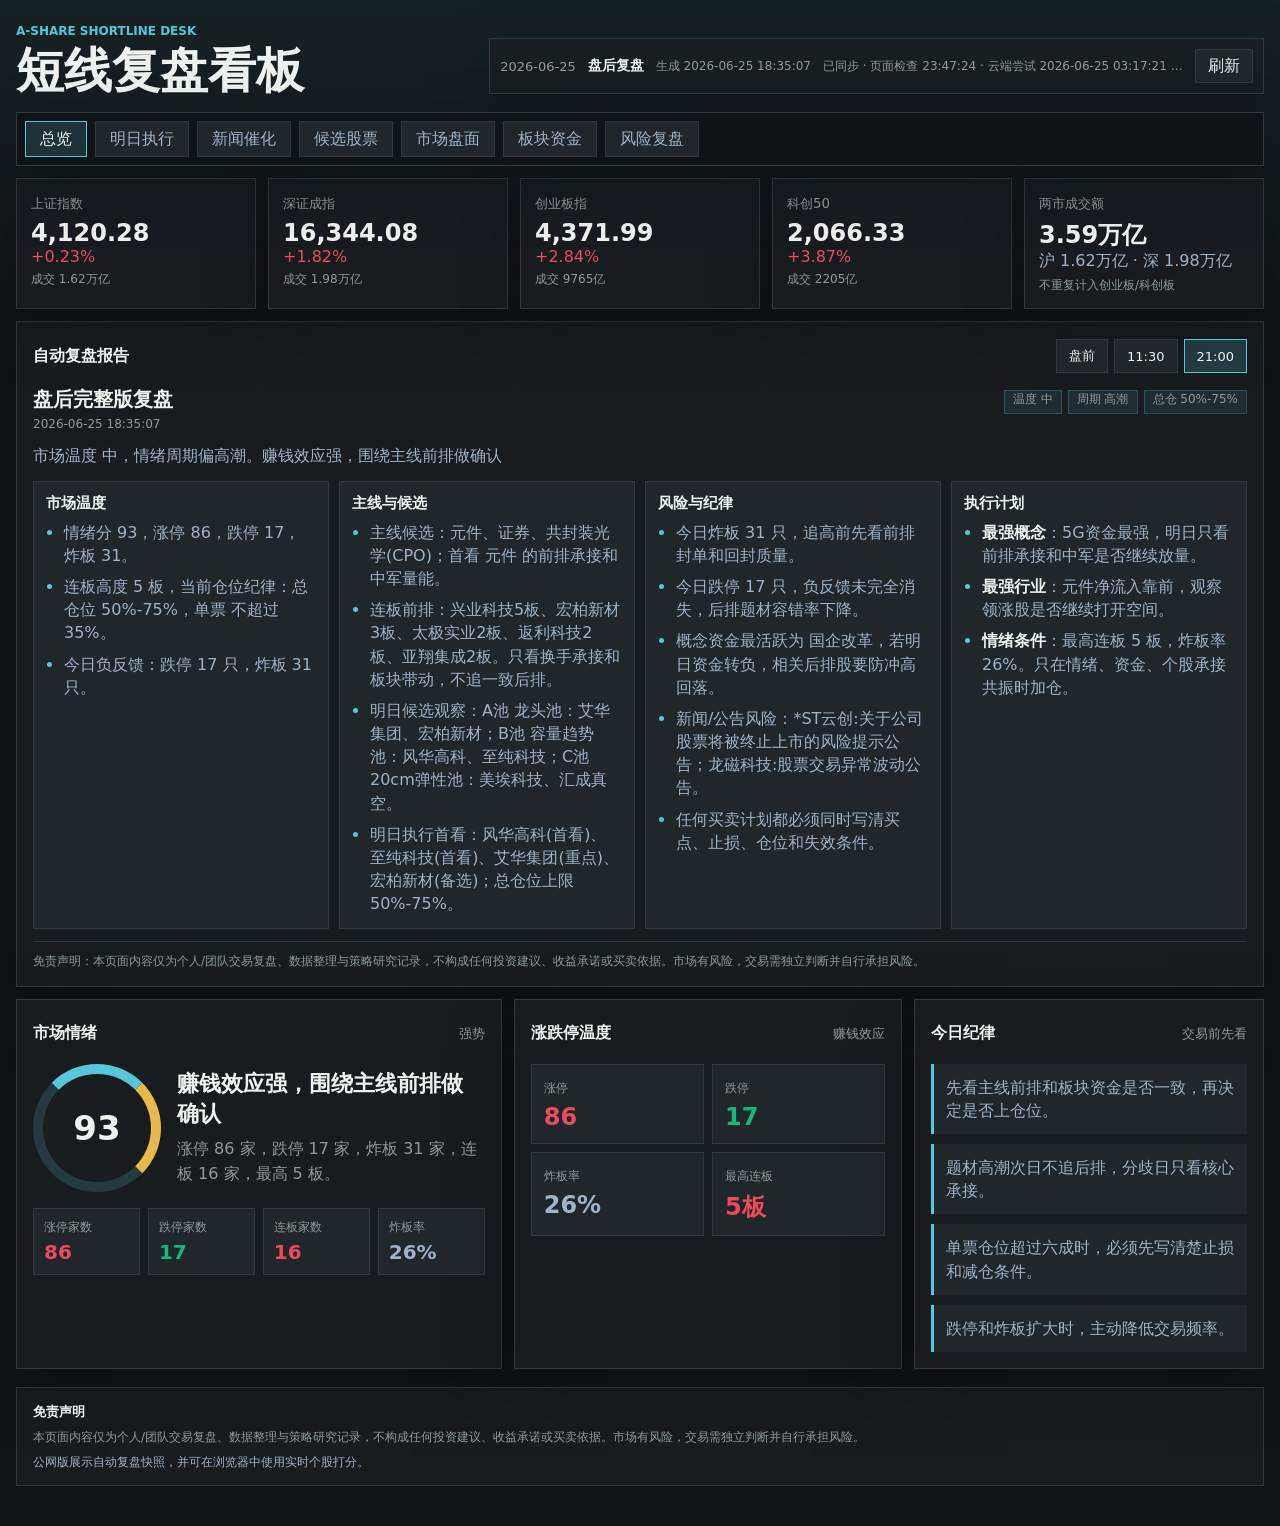
==== commit 63a00e92: "Fix market turnover amounts" ====
--- a/dashboard/index.html
+++ b/dashboard/index.html
@@ -4,7 +4,7 @@
     <meta charset="UTF-8" />
     <meta name="viewport" content="width=device-width, initial-scale=1.0" />
     <title>A股短线复盘看板</title>
-    <link rel="stylesheet" href="./styles.css?v=20260624-public-score-1" />
+    <link rel="stylesheet" href="./styles.css?v=20260625-market-turnover-1" />
   </head>
   <body>
     <main class="shell">
@@ -286,6 +286,6 @@
       })();
     </script>
     <script src="./public-calculator.js?v=20260624-public-score-1"></script>
-    <script src="./app.js?v=20260624-public-score-1"></script>
+    <script src="./app.js?v=20260625-market-turnover-1"></script>
   </body>
 </html>
--- a/dashboard/styles.css
+++ b/dashboard/styles.css
@@ -162,7 +162,7 @@
 }
 
 .ticker-strip {
-  grid-template-columns: repeat(4, minmax(0, 1fr));
+  grid-template-columns: repeat(5, minmax(0, 1fr));
   margin-bottom: 12px;
 }
 
@@ -187,6 +187,14 @@
   display: block;
   margin-top: 6px;
   font-size: 24px;
+}
+
+.ticker-card em {
+  display: block;
+  margin-top: 5px;
+  color: var(--muted);
+  font-size: 12px;
+  font-style: normal;
 }
 
 .up {
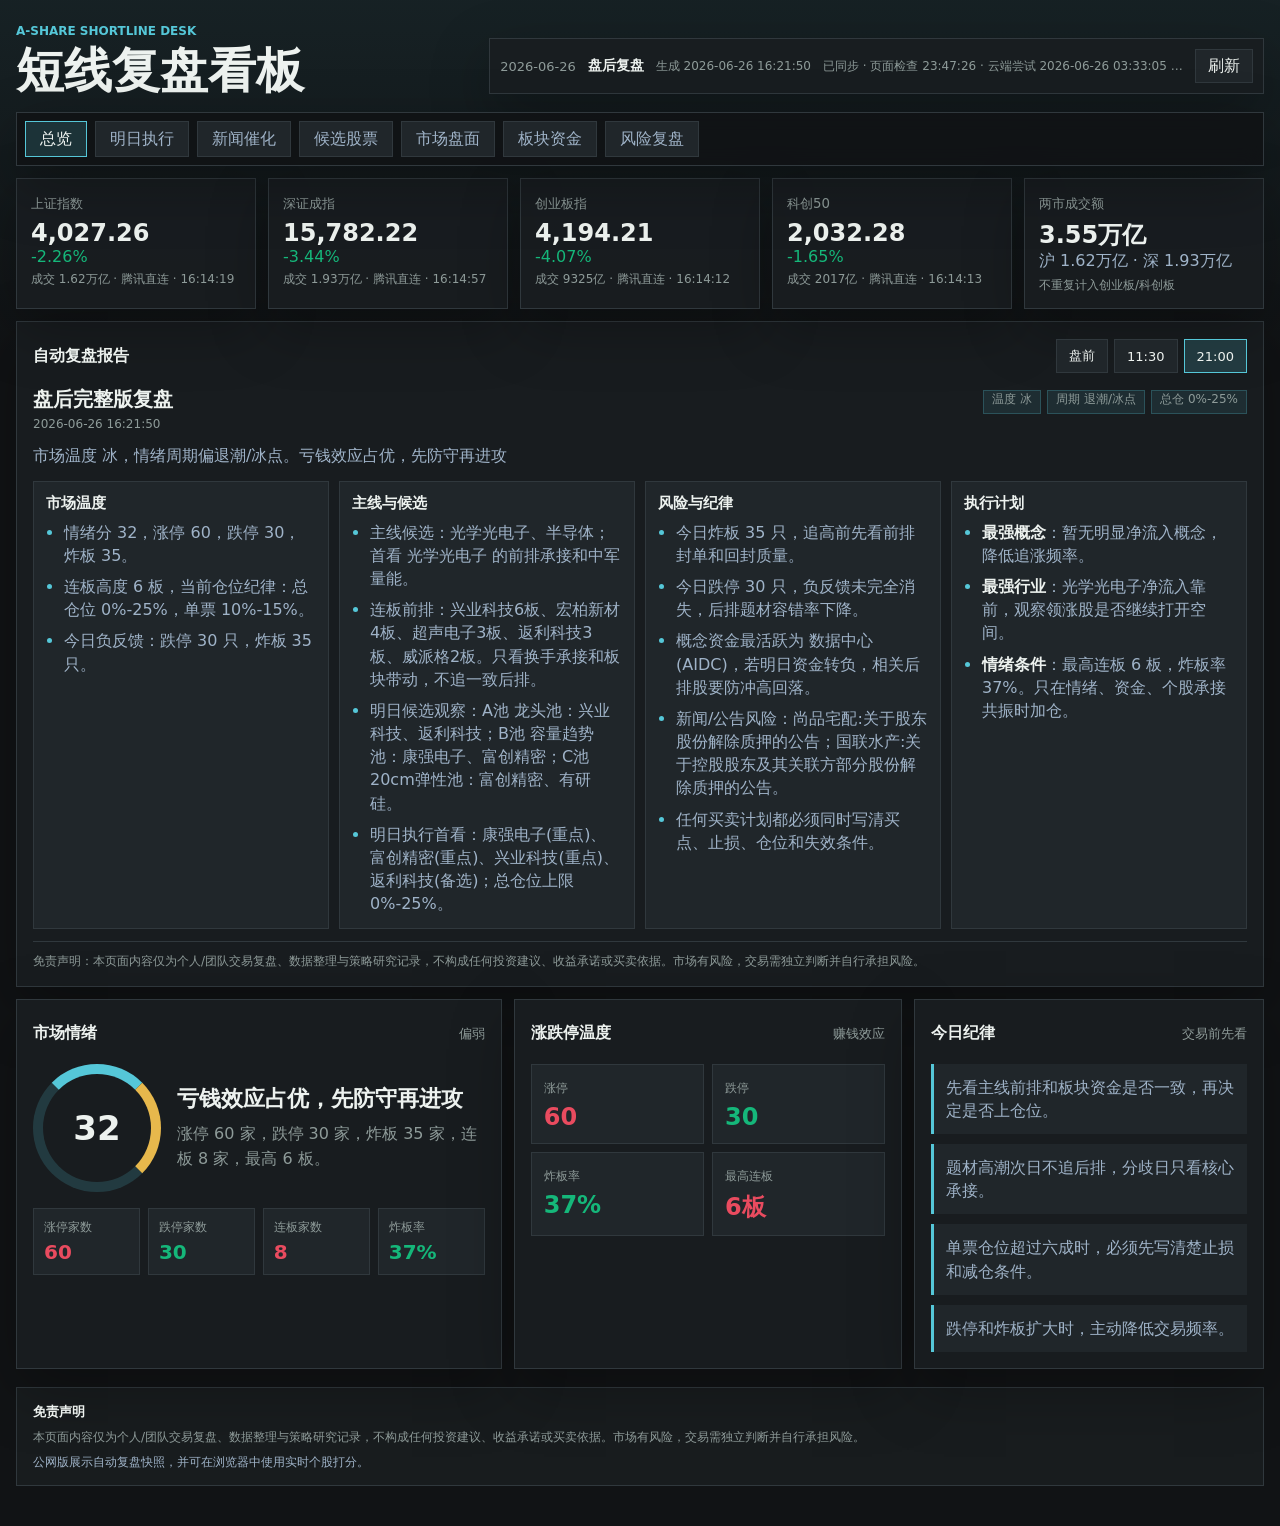
==== commit e2fde627: "Refresh market snapshot and resilient schedule" ====
--- a/dashboard/index.html
+++ b/dashboard/index.html
@@ -286,6 +286,6 @@
       })();
     </script>
     <script src="./public-calculator.js?v=20260624-public-score-1"></script>
-    <script src="./app.js?v=20260625-market-turnover-1"></script>
+    <script src="./app.js?v=20260625-index-source-1"></script>
   </body>
 </html>
